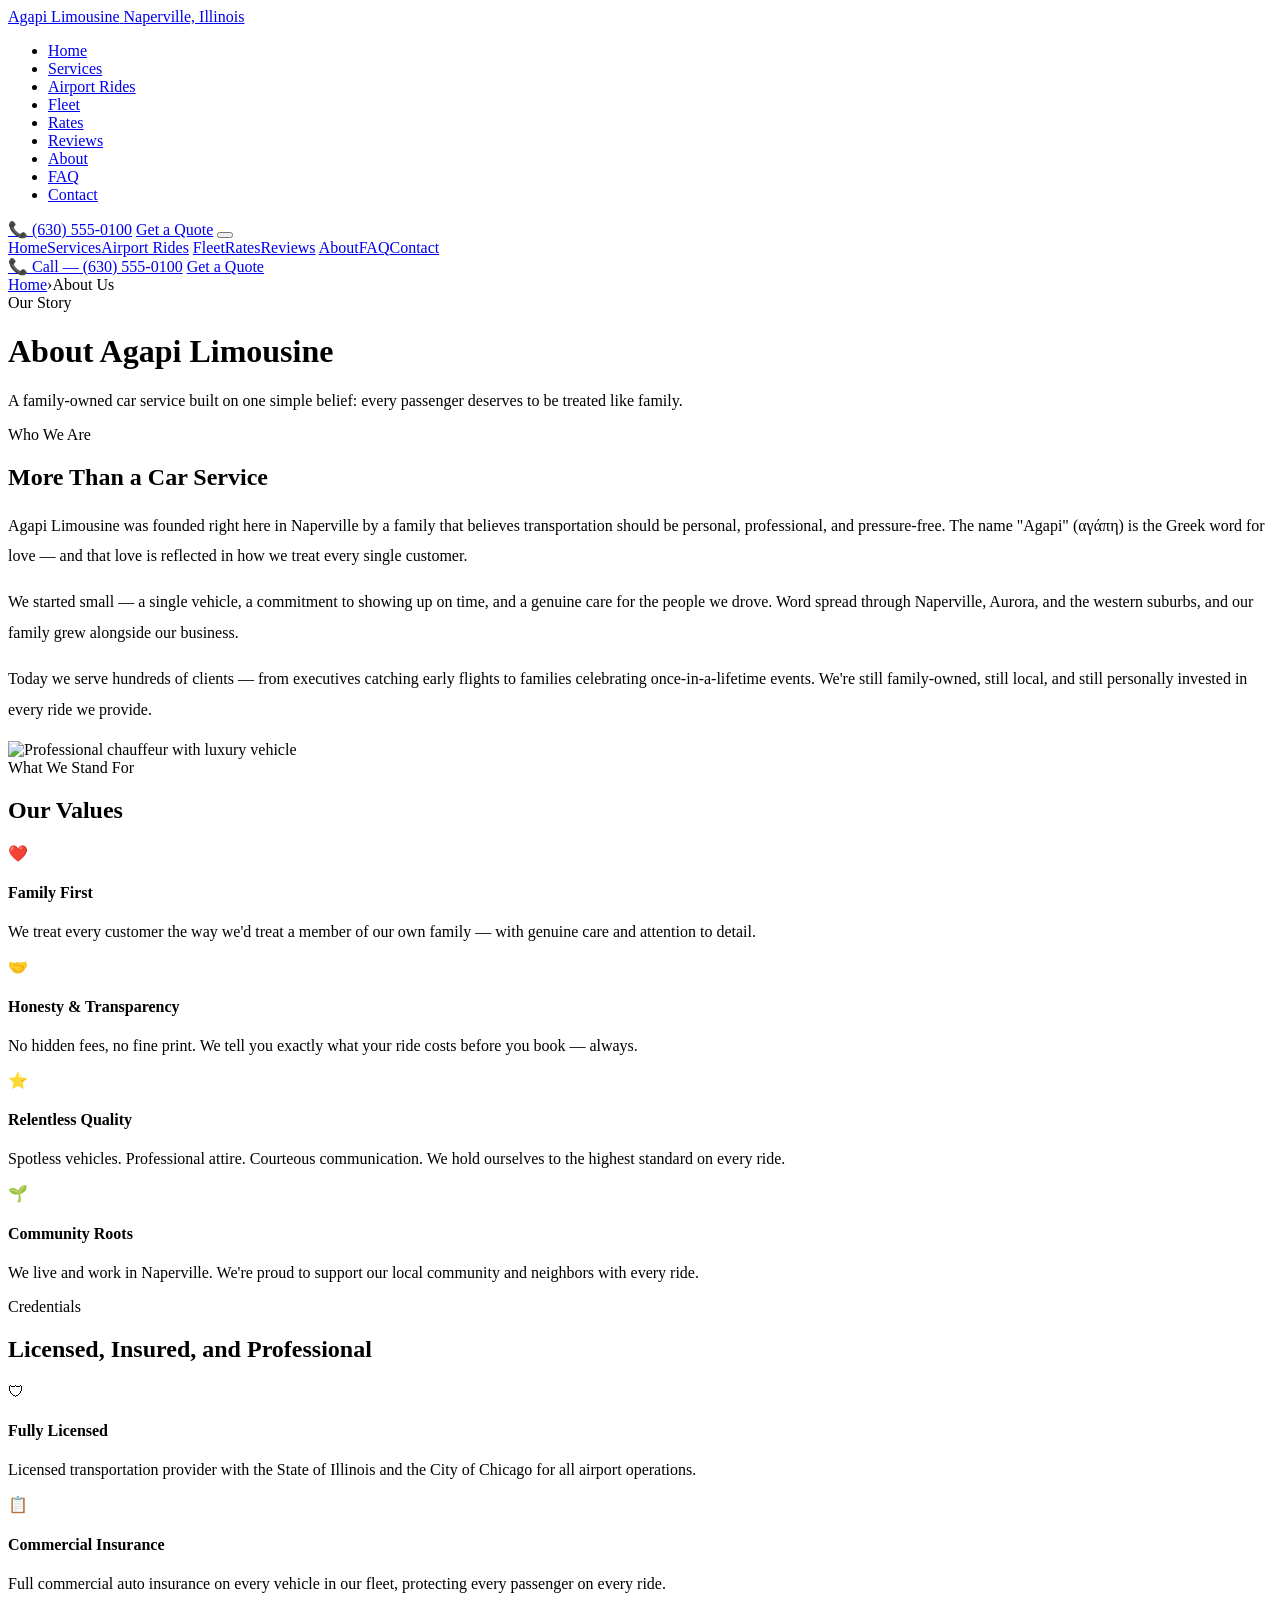
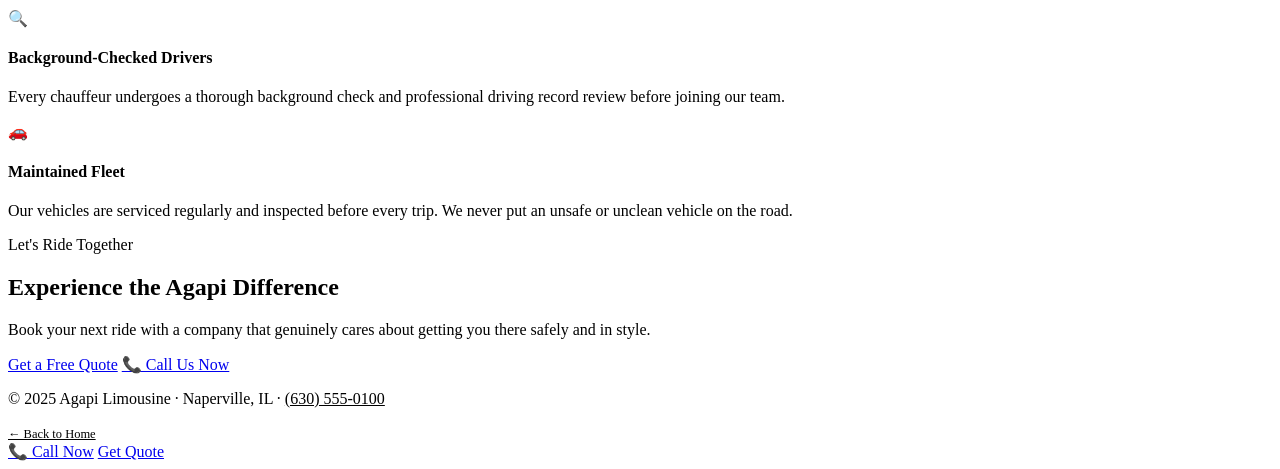
==== about.html @ ccac92eb "Upload Mockup Files" ====
<!DOCTYPE html>
<html lang="en">
<head>
  <meta charset="UTF-8">
  <meta name="viewport" content="width=device-width, initial-scale=1.0">
  <title>About Agapi Limousine | Family-Owned Naperville Car Service</title>
  <meta name="description" content="Learn about Agapi Limousine — a family-owned car service based in Naperville, IL. Professional, personal, and committed to your experience every single ride.">
  <link rel="stylesheet" href="../css/styles.css">
  <link rel="icon" type="image/svg+xml" href="data:image/svg+xml,<svg xmlns='http://www.w3.org/2000/svg' viewBox='0 0 100 100'><text y='.9em' font-size='90'>🚘</text></svg>">
</head>
<body>
<header class="site-header">
  <div class="container">
    <nav class="nav-inner">
      <a href="../index.html" class="nav-logo">
        <span class="nav-logo-name">Agapi Limousine</span>
        <span class="nav-logo-sub">Naperville, Illinois</span>
      </a>
      <ul class="nav-links">
        <li><a href="../index.html">Home</a></li>
        <li><a href="services.html">Services</a></li>
        <li><a href="airport.html">Airport Rides</a></li>
        <li><a href="fleet.html">Fleet</a></li>
        <li><a href="rates.html">Rates</a></li>
        <li><a href="reviews.html">Reviews</a></li>
        <li><a href="about.html" class="active">About</a></li>
        <li><a href="faq.html">FAQ</a></li>
        <li><a href="contact.html">Contact</a></li>
      </ul>
      <div class="nav-actions">
        <a href="tel:+16305550100" class="nav-phone">📞 (630) 555-0100</a>
        <a href="rates.html" class="btn btn-gold btn-sm">Get a Quote</a>
        <button class="hamburger" aria-label="Open menu"><span></span><span></span><span></span></button>
      </div>
    </nav>
  </div>
</header>
<nav class="mobile-nav">
  <a href="../index.html">Home</a><a href="services.html">Services</a><a href="airport.html">Airport Rides</a>
  <a href="fleet.html">Fleet</a><a href="rates.html">Rates</a><a href="reviews.html">Reviews</a>
  <a href="about.html">About</a><a href="faq.html">FAQ</a><a href="contact.html">Contact</a>
  <div class="mobile-cta">
    <a href="tel:+16305550100" class="btn btn-call">📞 Call — (630) 555-0100</a>
    <a href="rates.html" class="btn btn-gold">Get a Quote</a>
  </div>
</nav>

<div class="page-hero">
  <div class="container">
    <div class="breadcrumb"><a href="../index.html">Home</a><span>›</span><span>About Us</span></div>
    <span class="section-eyebrow">Our Story</span>
    <h1>About <span class="gold">Agapi Limousine</span></h1>
    <p>A family-owned car service built on one simple belief: every passenger deserves to be treated like family.</p>
  </div>
</div>

<main>
<section>
  <div class="container">
    <div class="airport-split">
      <div class="reveal">
        <span class="section-eyebrow">Who We Are</span>
        <h2>More Than a <span class="gold">Car Service</span></h2>
        <div class="gold-divider"></div>
        <p style="color:var(--text-muted); margin-bottom:1rem; line-height:1.9;">
          Agapi Limousine was founded right here in Naperville by a family that believes transportation should be personal, professional, and pressure-free. 
          The name "Agapi" (αγάπη) is the Greek word for love — and that love is reflected in how we treat every single customer.
        </p>
        <p style="color:var(--text-muted); margin-bottom:1rem; line-height:1.9;">
          We started small — a single vehicle, a commitment to showing up on time, and a genuine care for the people we drove. 
          Word spread through Naperville, Aurora, and the western suburbs, and our family grew alongside our business.
        </p>
        <p style="color:var(--text-muted); line-height:1.9;">
          Today we serve hundreds of clients — from executives catching early flights to families celebrating once-in-a-lifetime events. 
          We're still family-owned, still local, and still personally invested in every ride we provide.
        </p>
      </div>
      <div class="reveal reveal-delay-2">
        <div class="airport-visual">
          <img src="https://images.unsplash.com/photo-1449965408869-eaa3f722e40d?w=700&q=80" alt="Professional chauffeur with luxury vehicle" loading="lazy">
          <div class="airport-visual-overlay"></div>
        </div>
      </div>
    </div>
  </div>
</section>

<section style="background:var(--navy-mid);">
  <div class="container">
    <div class="section-header center reveal">
      <span class="section-eyebrow">What We Stand For</span>
      <h2>Our <span class="gold">Values</span></h2>
      <div class="gold-divider center"></div>
    </div>
    <div class="trust-grid">
      <div class="trust-item reveal reveal-delay-1">
        <div class="trust-icon">❤️</div>
        <div><h4>Family First</h4><p>We treat every customer the way we'd treat a member of our own family — with genuine care and attention to detail.</p></div>
      </div>
      <div class="trust-item reveal reveal-delay-2">
        <div class="trust-icon">🤝</div>
        <div><h4>Honesty &amp; Transparency</h4><p>No hidden fees, no fine print. We tell you exactly what your ride costs before you book — always.</p></div>
      </div>
      <div class="trust-item reveal reveal-delay-3">
        <div class="trust-icon">⭐</div>
        <div><h4>Relentless Quality</h4><p>Spotless vehicles. Professional attire. Courteous communication. We hold ourselves to the highest standard on every ride.</p></div>
      </div>
      <div class="trust-item reveal reveal-delay-1">
        <div class="trust-icon">🌱</div>
        <div><h4>Community Roots</h4><p>We live and work in Naperville. We're proud to support our local community and neighbors with every ride.</p></div>
      </div>
    </div>
  </div>
</section>

<section>
  <div class="container">
    <div class="section-header center reveal">
      <span class="section-eyebrow">Credentials</span>
      <h2>Licensed, Insured, and <span class="gold">Professional</span></h2>
      <div class="gold-divider center"></div>
    </div>
    <div class="trust-grid">
      <div class="trust-item reveal reveal-delay-1">
        <div class="trust-icon">🛡</div>
        <div><h4>Fully Licensed</h4><p>Licensed transportation provider with the State of Illinois and the City of Chicago for all airport operations.</p></div>
      </div>
      <div class="trust-item reveal reveal-delay-2">
        <div class="trust-icon">📋</div>
        <div><h4>Commercial Insurance</h4><p>Full commercial auto insurance on every vehicle in our fleet, protecting every passenger on every ride.</p></div>
      </div>
      <div class="trust-item reveal reveal-delay-3">
        <div class="trust-icon">🔍</div>
        <div><h4>Background-Checked Drivers</h4><p>Every chauffeur undergoes a thorough background check and professional driving record review before joining our team.</p></div>
      </div>
      <div class="trust-item reveal reveal-delay-1">
        <div class="trust-icon">🚗</div>
        <div><h4>Maintained Fleet</h4><p>Our vehicles are serviced regularly and inspected before every trip. We never put an unsafe or unclean vehicle on the road.</p></div>
      </div>
    </div>
  </div>
</section>

<div class="cta-banner reveal">
  <div class="container">
    <span class="section-eyebrow">Let's Ride Together</span>
    <h2>Experience the <span class="gold">Agapi Difference</span></h2>
    <p>Book your next ride with a company that genuinely cares about getting you there safely and in style.</p>
    <div class="cta-banner-btns">
      <a href="rates.html" class="btn btn-gold btn-lg">Get a Free Quote</a>
      <a href="tel:+16305550100" class="btn btn-call btn-lg">📞 Call Us Now</a>
    </div>
  </div>
</div>
</main>

<footer class="site-footer">
  <div class="container">
    <div class="footer-bottom" style="border-top:none; padding-top:0;">
      <p>© 2025 Agapi Limousine · Naperville, IL · <a href="tel:+16305550100" style="color:var(--gold);">(630) 555-0100</a></p>
      <a href="../index.html" style="color:var(--text-muted); font-size:0.78rem;">← Back to Home</a>
    </div>
  </div>
</footer>
<div class="sticky-phone-bar" style="justify-content:center;">
  <a href="tel:+16305550100" class="btn btn-call" style="flex:1; justify-content:center;">📞 Call Now</a>
  <a href="rates.html" class="btn btn-gold" style="flex:1; justify-content:center;">Get Quote</a>
</div>
<script src="../js/main.js"></script>
</body>
</html>
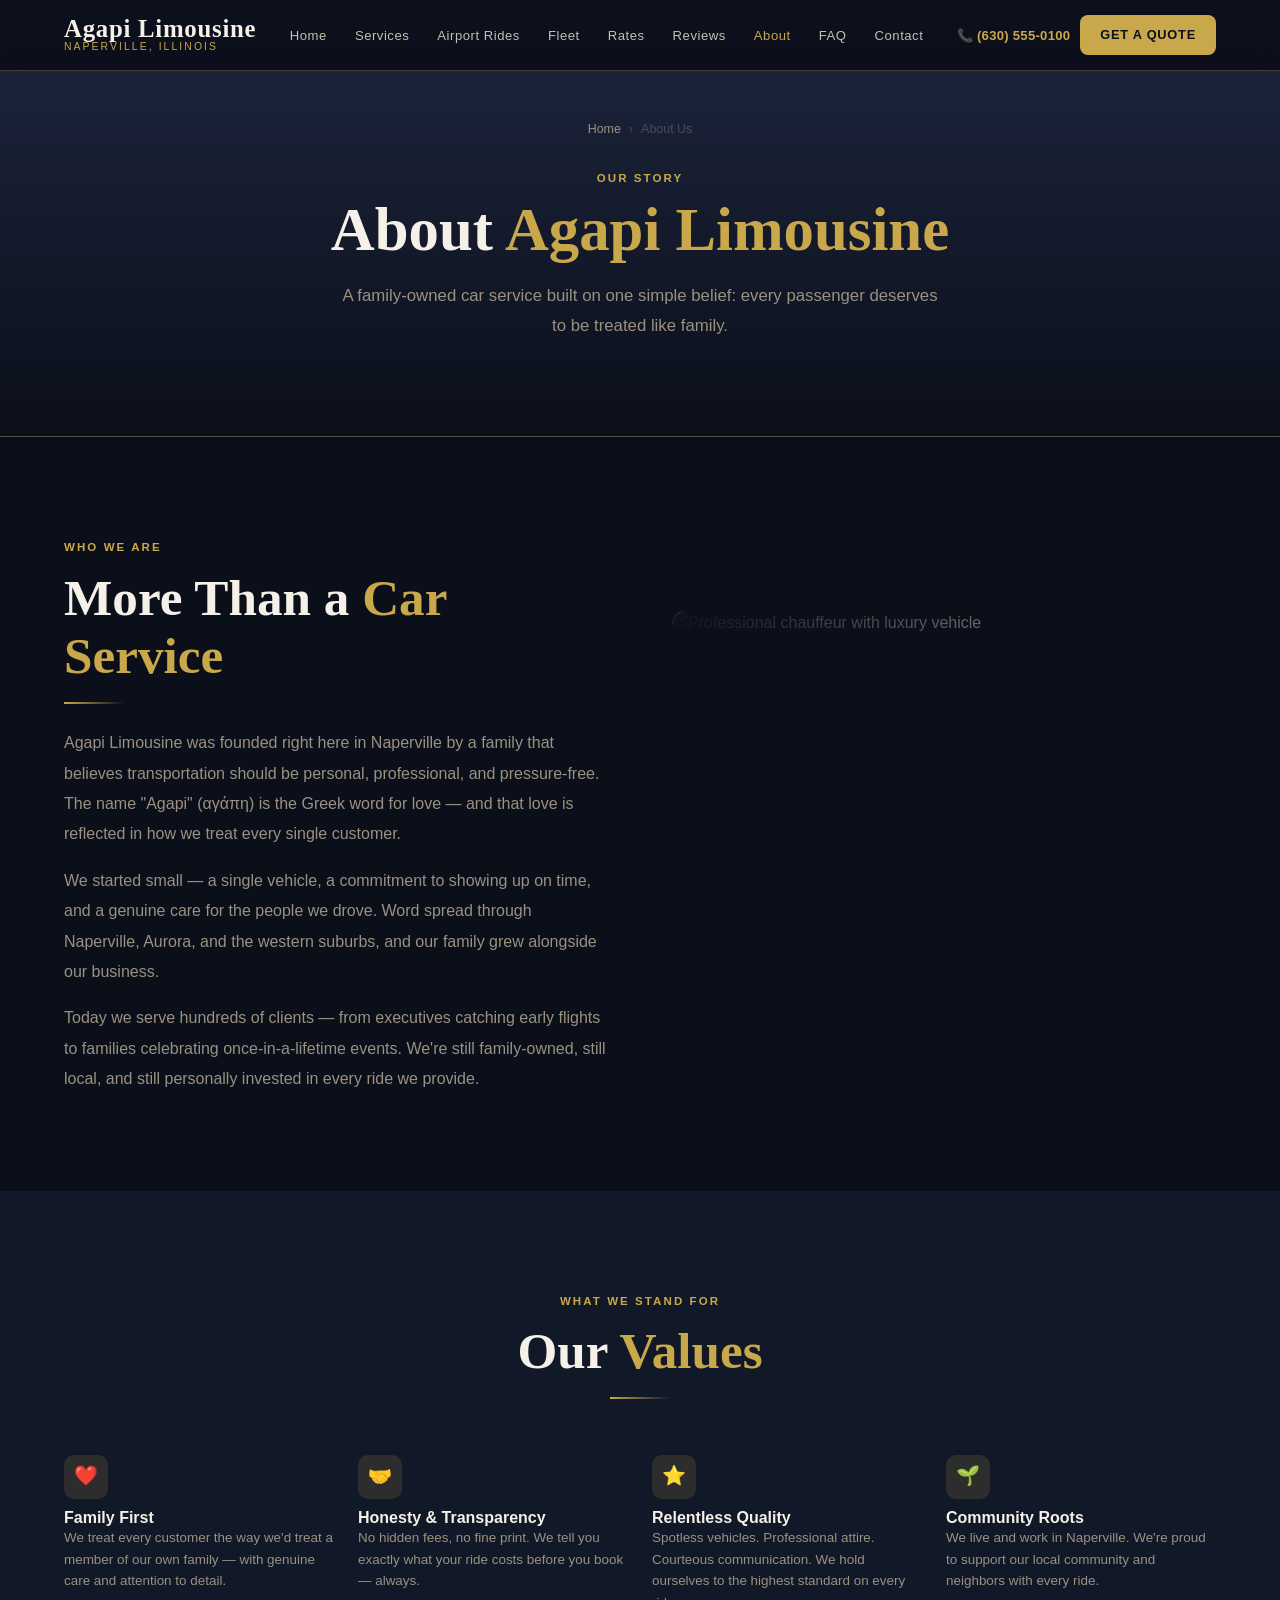
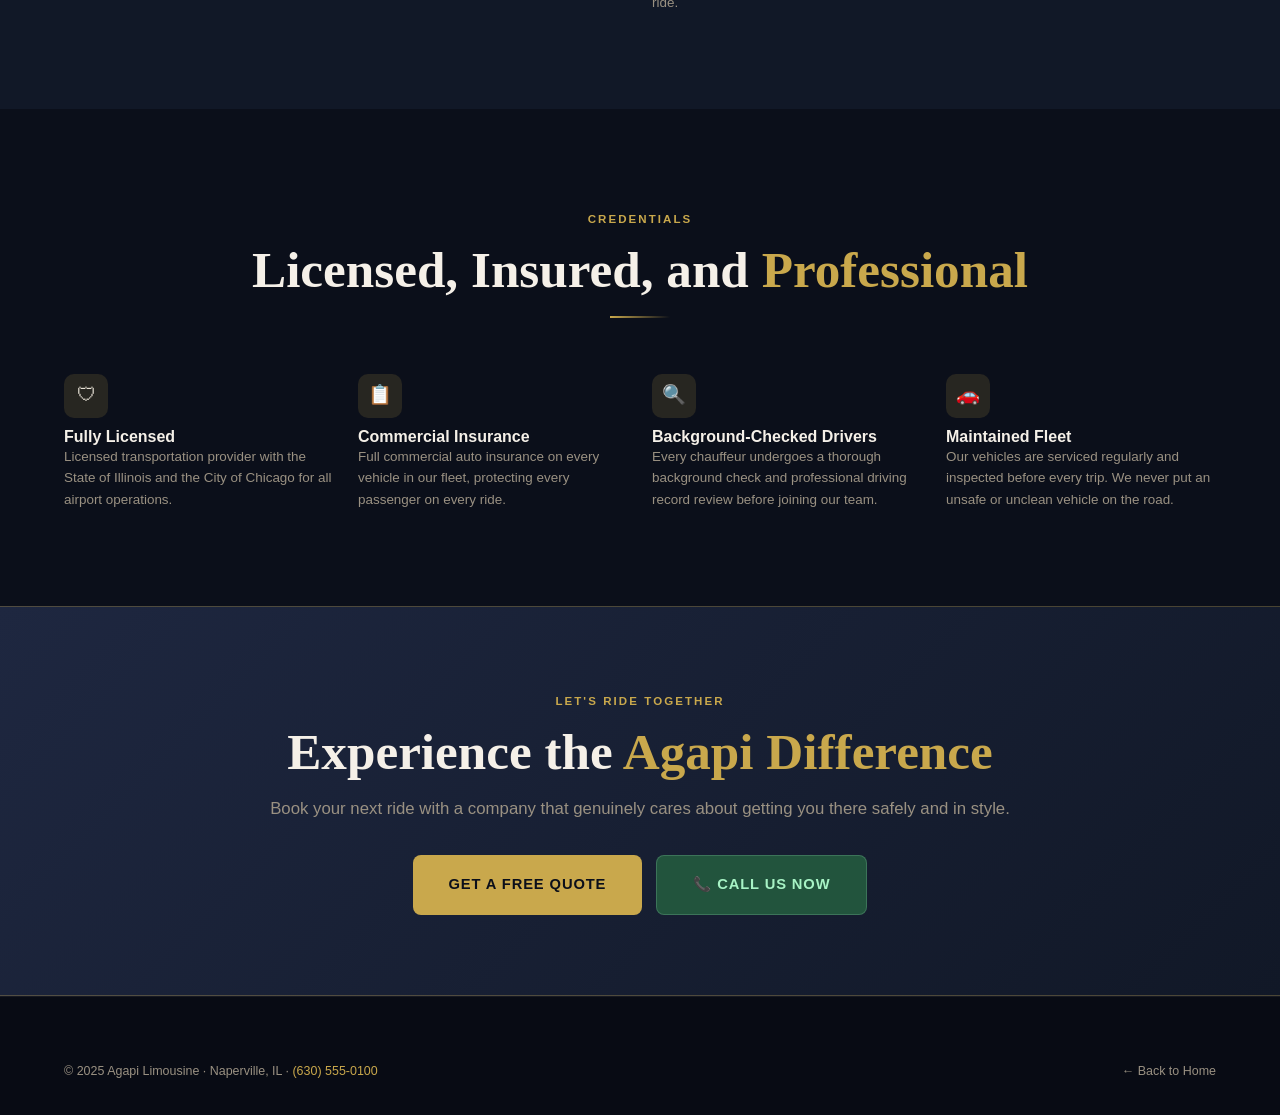
==== commit a1a09b8d: "Update about.html" ====
--- a/about.html
+++ b/about.html
@@ -5,19 +5,19 @@
   <meta name="viewport" content="width=device-width, initial-scale=1.0">
   <title>About Agapi Limousine | Family-Owned Naperville Car Service</title>
   <meta name="description" content="Learn about Agapi Limousine — a family-owned car service based in Naperville, IL. Professional, personal, and committed to your experience every single ride.">
-  <link rel="stylesheet" href="../css/styles.css">
+  <link rel="stylesheet" href="styles.css">
   <link rel="icon" type="image/svg+xml" href="data:image/svg+xml,<svg xmlns='http://www.w3.org/2000/svg' viewBox='0 0 100 100'><text y='.9em' font-size='90'>🚘</text></svg>">
 </head>
 <body>
 <header class="site-header">
   <div class="container">
     <nav class="nav-inner">
-      <a href="../index.html" class="nav-logo">
+      <a href="index.html" class="nav-logo">
         <span class="nav-logo-name">Agapi Limousine</span>
         <span class="nav-logo-sub">Naperville, Illinois</span>
       </a>
       <ul class="nav-links">
-        <li><a href="../index.html">Home</a></li>
+        <li><a href="index.html">Home</a></li>
         <li><a href="services.html">Services</a></li>
         <li><a href="airport.html">Airport Rides</a></li>
         <li><a href="fleet.html">Fleet</a></li>
@@ -36,7 +36,7 @@
   </div>
 </header>
 <nav class="mobile-nav">
-  <a href="../index.html">Home</a><a href="services.html">Services</a><a href="airport.html">Airport Rides</a>
+  <a href="index.html">Home</a><a href="services.html">Services</a><a href="airport.html">Airport Rides</a>
   <a href="fleet.html">Fleet</a><a href="rates.html">Rates</a><a href="reviews.html">Reviews</a>
   <a href="about.html">About</a><a href="faq.html">FAQ</a><a href="contact.html">Contact</a>
   <div class="mobile-cta">
@@ -47,7 +47,7 @@
 
 <div class="page-hero">
   <div class="container">
-    <div class="breadcrumb"><a href="../index.html">Home</a><span>›</span><span>About Us</span></div>
+    <div class="breadcrumb"><a href="index.html">Home</a><span>›</span><span>About Us</span></div>
     <span class="section-eyebrow">Our Story</span>
     <h1>About <span class="gold">Agapi Limousine</span></h1>
     <p>A family-owned car service built on one simple belief: every passenger deserves to be treated like family.</p>
@@ -158,7 +158,7 @@
   <div class="container">
     <div class="footer-bottom" style="border-top:none; padding-top:0;">
       <p>© 2025 Agapi Limousine · Naperville, IL · <a href="tel:+16305550100" style="color:var(--gold);">(630) 555-0100</a></p>
-      <a href="../index.html" style="color:var(--text-muted); font-size:0.78rem;">← Back to Home</a>
+      <a href="index.html" style="color:var(--text-muted); font-size:0.78rem;">← Back to Home</a>
     </div>
   </div>
 </footer>
@@ -166,6 +166,6 @@
   <a href="tel:+16305550100" class="btn btn-call" style="flex:1; justify-content:center;">📞 Call Now</a>
   <a href="rates.html" class="btn btn-gold" style="flex:1; justify-content:center;">Get Quote</a>
 </div>
-<script src="../js/main.js"></script>
+<script src="main.js"></script>
 </body>
 </html>
--- a/styles.css
+++ b/styles.css
@@ -0,0 +1,901 @@
+/* =========================================
+   AGAPI LIMOUSINE — Main Stylesheet
+   Aesthetic: Refined Luxury + Family Warmth
+   Fonts: Cormorant Garamond (display) + DM Sans (body)
+   ========================================= */
+
+@import url('https://fonts.googleapis.com/css2?family=Cormorant+Garamond:ital,wght@0,300;0,400;0,500;0,600;0,700;1,400;1,600&family=DM+Sans:wght@300;400;500;600&display=swap');
+
+/* ─── CSS Variables ─── */
+:root {
+  --gold:        #c9a84c;
+  --gold-light:  #e0c06b;
+  --gold-dim:    rgba(201,168,76,0.15);
+  --gold-border: rgba(201,168,76,0.3);
+  --navy:        #0b0f1a;
+  --navy-mid:    #111827;
+  --navy-card:   #161d2e;
+  --navy-light:  #1e2740;
+  --cream:       #f5f0e8;
+  --cream-dim:   #c8c0ae;
+  --white:       #ffffff;
+  --text:        #e8e2d6;
+  --text-muted:  #9a9182;
+  --red:         #c04444;
+
+  --font-display: 'Cormorant Garamond', Georgia, serif;
+  --font-body:    'DM Sans', sans-serif;
+
+  --radius:  8px;
+  --radius-lg: 16px;
+  --shadow:  0 4px 24px rgba(0,0,0,0.4);
+  --shadow-gold: 0 0 40px rgba(201,168,76,0.12);
+
+  --transition: 0.3s ease;
+  --container: 1200px;
+}
+
+/* ─── Reset ─── */
+*, *::before, *::after { box-sizing: border-box; margin: 0; padding: 0; }
+html { scroll-behavior: smooth; font-size: 16px; }
+body {
+  font-family: var(--font-body);
+  background: var(--navy);
+  color: var(--text);
+  line-height: 1.6;
+  -webkit-font-smoothing: antialiased;
+}
+img { max-width: 100%; height: auto; display: block; }
+a { color: inherit; text-decoration: none; }
+ul { list-style: none; }
+button { cursor: pointer; border: none; background: none; font-family: var(--font-body); }
+
+/* ─── Container ─── */
+.container {
+  max-width: var(--container);
+  margin: 0 auto;
+  padding: 0 24px;
+}
+
+/* ─── Typography ─── */
+h1, h2, h3, h4, h5 {
+  font-family: var(--font-display);
+  font-weight: 600;
+  line-height: 1.15;
+  color: var(--cream);
+}
+h1 { font-size: clamp(2.8rem, 6vw, 5rem); }
+h2 { font-size: clamp(2rem, 4vw, 3.2rem); }
+h3 { font-size: clamp(1.4rem, 2.5vw, 1.9rem); }
+h4 { font-size: 1.2rem; }
+p  { font-size: 1rem; line-height: 1.75; color: var(--text); }
+
+.gold        { color: var(--gold); }
+.section-eyebrow {
+  display: inline-block;
+  font-family: var(--font-body);
+  font-size: 0.72rem;
+  font-weight: 600;
+  letter-spacing: 0.18em;
+  text-transform: uppercase;
+  color: var(--gold);
+  margin-bottom: 0.75rem;
+}
+.section-title { margin-bottom: 1rem; }
+.section-subtitle {
+  font-size: 1.05rem;
+  color: var(--text-muted);
+  max-width: 600px;
+  line-height: 1.8;
+}
+
+/* ─── Divider ─── */
+.gold-divider {
+  width: 60px; height: 2px;
+  background: linear-gradient(90deg, var(--gold), transparent);
+  margin: 1rem 0 1.5rem;
+}
+.gold-divider.center { margin: 1rem auto 1.5rem; }
+
+/* ─── Buttons ─── */
+.btn {
+  display: inline-flex;
+  align-items: center;
+  gap: 8px;
+  padding: 14px 28px;
+  border-radius: var(--radius);
+  font-family: var(--font-body);
+  font-size: 0.88rem;
+  font-weight: 600;
+  letter-spacing: 0.06em;
+  text-transform: uppercase;
+  transition: all var(--transition);
+  white-space: nowrap;
+}
+.btn-gold {
+  background: var(--gold);
+  color: var(--navy);
+}
+.btn-gold:hover { background: var(--gold-light); transform: translateY(-2px); box-shadow: 0 8px 24px rgba(201,168,76,0.35); }
+.btn-outline {
+  border: 1.5px solid var(--gold-border);
+  color: var(--gold);
+  background: transparent;
+}
+.btn-outline:hover { background: var(--gold-dim); border-color: var(--gold); }
+.btn-ghost {
+  color: var(--cream-dim);
+  border: 1.5px solid rgba(255,255,255,0.12);
+}
+.btn-ghost:hover { background: rgba(255,255,255,0.06); color: var(--white); }
+.btn-lg { padding: 17px 36px; font-size: 0.92rem; }
+.btn-sm { padding: 10px 20px; font-size: 0.8rem; }
+.btn-call {
+  background: #22543d;
+  color: #a7f3c5;
+  border: 1px solid rgba(167,243,197,0.2);
+}
+.btn-call:hover { background: #276749; transform: translateY(-2px); }
+
+/* ─── NAV ─── */
+.site-header {
+  position: fixed;
+  top: 0; left: 0; right: 0;
+  z-index: 1000;
+  background: rgba(11,15,26,0.92);
+  backdrop-filter: blur(12px);
+  border-bottom: 1px solid var(--gold-border);
+  transition: background var(--transition);
+}
+.nav-inner {
+  display: flex;
+  align-items: center;
+  justify-content: space-between;
+  height: 70px;
+}
+.nav-logo {
+  display: flex;
+  flex-direction: column;
+  line-height: 1;
+}
+.nav-logo-name {
+  font-family: var(--font-display);
+  font-size: 1.55rem;
+  font-weight: 700;
+  color: var(--cream);
+  letter-spacing: 0.03em;
+}
+.nav-logo-sub {
+  font-size: 0.65rem;
+  letter-spacing: 0.2em;
+  text-transform: uppercase;
+  color: var(--gold);
+}
+.nav-links {
+  display: flex;
+  align-items: center;
+  gap: 4px;
+}
+.nav-links a {
+  padding: 8px 12px;
+  font-size: 0.82rem;
+  font-weight: 500;
+  letter-spacing: 0.04em;
+  color: var(--cream-dim);
+  border-radius: 6px;
+  transition: color var(--transition);
+  position: relative;
+}
+.nav-links a:hover, .nav-links a.active { color: var(--gold); }
+.nav-links .has-dropdown { position: relative; }
+.nav-links .has-dropdown > a::after { content: ' ▾'; font-size: 0.65rem; }
+.dropdown {
+  position: absolute;
+  top: calc(100% + 8px);
+  left: 0;
+  background: var(--navy-card);
+  border: 1px solid var(--gold-border);
+  border-radius: var(--radius);
+  min-width: 220px;
+  padding: 8px;
+  display: none;
+  box-shadow: var(--shadow);
+  z-index: 100;
+}
+.has-dropdown:hover .dropdown { display: block; }
+.dropdown a {
+  display: block;
+  padding: 9px 14px;
+  font-size: 0.82rem;
+  border-radius: 6px;
+  color: var(--text) !important;
+}
+.dropdown a:hover { background: var(--gold-dim); color: var(--gold) !important; }
+.nav-actions { display: flex; align-items: center; gap: 10px; }
+.nav-phone {
+  font-size: 0.82rem;
+  font-weight: 600;
+  color: var(--gold);
+  letter-spacing: 0.02em;
+}
+.nav-phone:hover { color: var(--gold-light); }
+
+/* Hamburger */
+.hamburger { display: none; flex-direction: column; gap: 5px; padding: 4px; }
+.hamburger span { display: block; width: 24px; height: 2px; background: var(--cream); border-radius: 2px; transition: all var(--transition); }
+.hamburger.open span:nth-child(1) { transform: translateY(7px) rotate(45deg); }
+.hamburger.open span:nth-child(2) { opacity: 0; }
+.hamburger.open span:nth-child(3) { transform: translateY(-7px) rotate(-45deg); }
+
+.mobile-nav {
+  display: none;
+  position: fixed;
+  top: 70px; left: 0; right: 0;
+  background: var(--navy-card);
+  border-bottom: 1px solid var(--gold-border);
+  padding: 16px 24px 24px;
+  z-index: 999;
+  flex-direction: column;
+  gap: 4px;
+}
+.mobile-nav.open { display: flex; }
+.mobile-nav a {
+  padding: 12px 0;
+  font-size: 1rem;
+  font-weight: 500;
+  color: var(--text);
+  border-bottom: 1px solid rgba(255,255,255,0.06);
+}
+.mobile-nav a:last-child { border-bottom: none; }
+.mobile-nav .mobile-cta { margin-top: 16px; display: flex; flex-direction: column; gap: 10px; }
+
+/* ─── HERO ─── */
+.hero {
+  min-height: 100vh;
+  display: flex;
+  align-items: center;
+  position: relative;
+  overflow: hidden;
+  padding-top: 70px;
+}
+.hero-bg {
+  position: absolute;
+  inset: 0;
+  background:
+    linear-gradient(135deg, rgba(11,15,26,0.97) 0%, rgba(11,15,26,0.82) 60%, rgba(11,15,26,0.6) 100%),
+    url('https://images.unsplash.com/photo-1539635278303-d4002c07eae3?w=1600&q=80') center/cover no-repeat;
+}
+.hero-bg::after {
+  content: '';
+  position: absolute;
+  bottom: 0; left: 0; right: 0;
+  height: 180px;
+  background: linear-gradient(to top, var(--navy), transparent);
+}
+.hero-noise {
+  position: absolute;
+  inset: 0;
+  opacity: 0.025;
+  background-image: url("data:image/svg+xml,%3Csvg viewBox='0 0 256 256' xmlns='http://www.w3.org/2000/svg'%3E%3Cfilter id='noise'%3E%3CfeTurbulence type='fractalNoise' baseFrequency='0.9' numOctaves='4' stitchTiles='stitch'/%3E%3C/filter%3E%3Crect width='100%25' height='100%25' filter='url(%23noise)'/%3E%3C/svg%3E");
+  pointer-events: none;
+}
+.hero-content {
+  position: relative;
+  z-index: 2;
+  max-width: 780px;
+  padding: 80px 0;
+}
+.hero-badge {
+  display: inline-flex;
+  align-items: center;
+  gap: 8px;
+  background: var(--gold-dim);
+  border: 1px solid var(--gold-border);
+  border-radius: 100px;
+  padding: 6px 16px;
+  font-size: 0.75rem;
+  font-weight: 600;
+  letter-spacing: 0.12em;
+  text-transform: uppercase;
+  color: var(--gold);
+  margin-bottom: 1.5rem;
+}
+.hero-badge::before { content: '★'; font-size: 0.7rem; }
+.hero h1 {
+  font-size: clamp(3rem, 7vw, 5.5rem);
+  line-height: 1.05;
+  margin-bottom: 1.25rem;
+}
+.hero h1 span { color: var(--gold); font-style: italic; }
+.hero-subtitle {
+  font-size: 1.15rem;
+  color: var(--text-muted);
+  max-width: 540px;
+  margin-bottom: 2.5rem;
+  line-height: 1.8;
+}
+.hero-ctas { display: flex; flex-wrap: wrap; gap: 14px; margin-bottom: 3rem; }
+.hero-phone-bar {
+  display: inline-flex;
+  align-items: center;
+  gap: 12px;
+  background: rgba(255,255,255,0.04);
+  border: 1px solid rgba(255,255,255,0.08);
+  border-radius: 100px;
+  padding: 10px 20px;
+  font-size: 0.85rem;
+}
+.hero-phone-bar strong { color: var(--gold); font-size: 1.05rem; }
+.hero-stats {
+  position: absolute;
+  bottom: 60px; right: 0;
+  display: flex;
+  gap: 2px;
+  z-index: 2;
+}
+.stat-card {
+  background: var(--navy-card);
+  border: 1px solid var(--gold-border);
+  border-radius: var(--radius);
+  padding: 20px 24px;
+  text-align: center;
+  min-width: 110px;
+}
+.stat-card .num {
+  font-family: var(--font-display);
+  font-size: 2.2rem;
+  font-weight: 700;
+  color: var(--gold);
+  line-height: 1;
+}
+.stat-card .label {
+  font-size: 0.72rem;
+  letter-spacing: 0.1em;
+  text-transform: uppercase;
+  color: var(--text-muted);
+  margin-top: 4px;
+}
+
+/* ─── SECTIONS ─── */
+section { padding: 96px 0; }
+.section-header { margin-bottom: 3.5rem; }
+.section-header.center { text-align: center; }
+.section-header.center .section-subtitle { margin: 0 auto; }
+
+/* ─── SERVICE CARDS ─── */
+.services-grid {
+  display: grid;
+  grid-template-columns: repeat(auto-fill, minmax(300px, 1fr));
+  gap: 20px;
+}
+.service-card {
+  background: var(--navy-card);
+  border: 1px solid rgba(255,255,255,0.06);
+  border-radius: var(--radius-lg);
+  padding: 32px;
+  transition: all var(--transition);
+  position: relative;
+  overflow: hidden;
+}
+.service-card::before {
+  content: '';
+  position: absolute;
+  inset: 0;
+  background: linear-gradient(135deg, var(--gold-dim) 0%, transparent 60%);
+  opacity: 0;
+  transition: opacity var(--transition);
+  border-radius: inherit;
+}
+.service-card:hover { border-color: var(--gold-border); transform: translateY(-4px); box-shadow: var(--shadow-gold); }
+.service-card:hover::before { opacity: 1; }
+.service-icon {
+  width: 52px; height: 52px;
+  background: var(--gold-dim);
+  border-radius: 12px;
+  display: flex;
+  align-items: center;
+  justify-content: center;
+  font-size: 1.5rem;
+  margin-bottom: 1.25rem;
+  position: relative;
+}
+.service-card h3 { font-size: 1.35rem; margin-bottom: 0.6rem; }
+.service-card p { font-size: 0.9rem; color: var(--text-muted); margin-bottom: 1.25rem; line-height: 1.7; }
+.service-link {
+  font-size: 0.8rem;
+  font-weight: 600;
+  letter-spacing: 0.08em;
+  text-transform: uppercase;
+  color: var(--gold);
+  display: inline-flex;
+  align-items: center;
+  gap: 6px;
+  transition: gap var(--transition);
+}
+.service-link:hover { gap: 10px; }
+
+/* ─── TRUST SECTION ─── */
+.trust-section { background: var(--navy-mid); }
+.trust-grid {
+  display: grid;
+  grid-template-columns: repeat(auto-fill, minmax(220px, 1fr));
+  gap: 24px;
+}
+.trust-item {
+  display: flex;
+  flex-direction: column;
+  align-items: flex-start;
+  gap: 10px;
+}
+.trust-icon {
+  width: 44px; height: 44px;
+  background: var(--gold-dim);
+  border-radius: 10px;
+  display: flex; align-items: center; justify-content: center;
+  font-size: 1.2rem;
+  flex-shrink: 0;
+}
+.trust-item h4 { font-size: 1rem; color: var(--cream); font-family: var(--font-body); font-weight: 600; }
+.trust-item p  { font-size: 0.84rem; color: var(--text-muted); line-height: 1.6; }
+
+/* ─── AIRPORT HIGHLIGHT ─── */
+.airport-split {
+  display: grid;
+  grid-template-columns: 1fr 1fr;
+  gap: 64px;
+  align-items: center;
+}
+.airport-visual {
+  position: relative;
+  border-radius: var(--radius-lg);
+  overflow: hidden;
+  aspect-ratio: 4/3;
+}
+.airport-visual img {
+  width: 100%; height: 100%;
+  object-fit: cover;
+  filter: brightness(0.75);
+}
+.airport-visual-overlay {
+  position: absolute;
+  inset: 0;
+  background: linear-gradient(135deg, var(--navy) 0%, transparent 60%);
+}
+.airports-list { margin: 1.5rem 0; }
+.airports-list li {
+  display: flex;
+  align-items: center;
+  gap: 10px;
+  padding: 10px 0;
+  border-bottom: 1px solid rgba(255,255,255,0.06);
+  font-size: 0.9rem;
+  color: var(--text);
+}
+.airports-list li:last-child { border-bottom: none; }
+.airports-list li::before { content: '✈'; color: var(--gold); font-size: 0.85rem; }
+.route-chips { display: flex; flex-wrap: wrap; gap: 8px; margin-top: 1.5rem; }
+.route-chip {
+  background: var(--gold-dim);
+  border: 1px solid var(--gold-border);
+  border-radius: 100px;
+  padding: 5px 14px;
+  font-size: 0.75rem;
+  color: var(--gold);
+  font-weight: 500;
+}
+
+/* ─── REVIEWS ─── */
+.reviews-grid {
+  display: grid;
+  grid-template-columns: repeat(auto-fill, minmax(300px, 1fr));
+  gap: 20px;
+}
+.review-card {
+  background: var(--navy-card);
+  border: 1px solid rgba(255,255,255,0.06);
+  border-radius: var(--radius-lg);
+  padding: 28px;
+  position: relative;
+}
+.review-card::before {
+  content: '"';
+  position: absolute;
+  top: 16px; right: 24px;
+  font-family: var(--font-display);
+  font-size: 4rem;
+  color: var(--gold-dim);
+  line-height: 1;
+}
+.stars { color: #f5a623; font-size: 0.85rem; letter-spacing: 2px; margin-bottom: 0.75rem; }
+.review-text { font-size: 0.92rem; color: var(--text); line-height: 1.75; margin-bottom: 1rem; font-style: italic; }
+.reviewer-name { font-size: 0.82rem; font-weight: 600; color: var(--cream); }
+.reviewer-meta { font-size: 0.75rem; color: var(--text-muted); }
+.reviews-header-bar {
+  display: flex;
+  justify-content: space-between;
+  align-items: flex-end;
+  margin-bottom: 3rem;
+  flex-wrap: wrap;
+  gap: 1rem;
+}
+.rating-badge {
+  display: flex;
+  align-items: center;
+  gap: 12px;
+  background: var(--navy-card);
+  border: 1px solid var(--gold-border);
+  border-radius: var(--radius);
+  padding: 14px 20px;
+}
+.rating-score { font-family: var(--font-display); font-size: 2.8rem; font-weight: 700; color: var(--gold); line-height: 1; }
+.rating-stars { color: #f5a623; font-size: 0.85rem; letter-spacing: 2px; }
+.rating-count { font-size: 0.78rem; color: var(--text-muted); }
+
+/* ─── FLEET ─── */
+.fleet-grid {
+  display: grid;
+  grid-template-columns: repeat(auto-fill, minmax(320px, 1fr));
+  gap: 24px;
+}
+.fleet-card {
+  background: var(--navy-card);
+  border: 1px solid rgba(255,255,255,0.06);
+  border-radius: var(--radius-lg);
+  overflow: hidden;
+  transition: all var(--transition);
+}
+.fleet-card:hover { border-color: var(--gold-border); transform: translateY(-4px); }
+.fleet-image {
+  aspect-ratio: 16/9;
+  background: var(--navy-light);
+  position: relative;
+  overflow: hidden;
+}
+.fleet-image img { width: 100%; height: 100%; object-fit: cover; filter: brightness(0.85); }
+.fleet-body { padding: 24px; }
+.fleet-card h3 { font-size: 1.35rem; margin-bottom: 4px; }
+.fleet-capacity {
+  display: flex;
+  gap: 16px;
+  margin: 12px 0;
+}
+.fleet-cap-item {
+  display: flex;
+  align-items: center;
+  gap: 6px;
+  font-size: 0.8rem;
+  color: var(--text-muted);
+}
+.fleet-cap-item span { color: var(--gold); font-weight: 600; font-size: 0.9rem; }
+.fleet-uses { display: flex; flex-wrap: wrap; gap: 6px; margin: 12px 0 16px; }
+.fleet-use-tag {
+  background: rgba(255,255,255,0.04);
+  border: 1px solid rgba(255,255,255,0.08);
+  border-radius: 100px;
+  padding: 3px 10px;
+  font-size: 0.72rem;
+  color: var(--text-muted);
+}
+
+/* ─── QUOTE FORM ─── */
+.quote-section { background: var(--navy-mid); }
+.quote-inner {
+  display: grid;
+  grid-template-columns: 1fr 1.6fr;
+  gap: 64px;
+  align-items: start;
+}
+.quote-info h2 { margin-bottom: 1rem; }
+.quote-bullets { margin: 1.5rem 0; }
+.quote-bullets li {
+  display: flex;
+  align-items: flex-start;
+  gap: 10px;
+  padding: 8px 0;
+  font-size: 0.9rem;
+  color: var(--text-muted);
+}
+.quote-bullets li::before { content: '✓'; color: var(--gold); font-weight: 700; flex-shrink: 0; margin-top: 2px; }
+.form-card {
+  background: var(--navy-card);
+  border: 1px solid var(--gold-border);
+  border-radius: var(--radius-lg);
+  padding: 36px;
+}
+.form-grid { display: grid; grid-template-columns: 1fr 1fr; gap: 16px; }
+.form-group { display: flex; flex-direction: column; gap: 6px; }
+.form-group.full { grid-column: 1 / -1; }
+.form-group label { font-size: 0.78rem; font-weight: 600; letter-spacing: 0.08em; text-transform: uppercase; color: var(--cream-dim); }
+.form-group input,
+.form-group select,
+.form-group textarea {
+  background: rgba(255,255,255,0.04);
+  border: 1px solid rgba(255,255,255,0.1);
+  border-radius: var(--radius);
+  padding: 12px 14px;
+  font-family: var(--font-body);
+  font-size: 0.9rem;
+  color: var(--text);
+  transition: border-color var(--transition);
+  width: 100%;
+}
+.form-group input:focus,
+.form-group select:focus,
+.form-group textarea:focus {
+  outline: none;
+  border-color: var(--gold);
+  background: rgba(201,168,76,0.04);
+}
+.form-group select { appearance: none; background-image: url("data:image/svg+xml,%3Csvg xmlns='http://www.w3.org/2000/svg' width='12' height='8' viewBox='0 0 12 8'%3E%3Cpath fill='%23c9a84c' d='M6 8L0 0h12z'/%3E%3C/svg%3E"); background-repeat: no-repeat; background-position: right 14px center; padding-right: 36px; }
+.form-group select option { background: var(--navy-card); color: var(--text); }
+.form-group textarea { resize: vertical; min-height: 100px; }
+.form-required { color: var(--gold); }
+.form-note { font-size: 0.8rem; color: var(--text-muted); text-align: center; margin-top: 12px; }
+.form-success {
+  display: none;
+  background: rgba(34,84,61,0.3);
+  border: 1px solid rgba(167,243,197,0.2);
+  border-radius: var(--radius);
+  padding: 16px;
+  text-align: center;
+  font-size: 0.9rem;
+  color: #a7f3c5;
+}
+
+/* ─── FAQ ─── */
+.faq-list { max-width: 780px; margin: 0 auto; }
+.faq-item {
+  border-bottom: 1px solid rgba(255,255,255,0.07);
+}
+.faq-question {
+  width: 100%;
+  display: flex;
+  justify-content: space-between;
+  align-items: center;
+  padding: 20px 0;
+  font-family: var(--font-body);
+  font-size: 1rem;
+  font-weight: 500;
+  color: var(--cream);
+  text-align: left;
+  cursor: pointer;
+  gap: 16px;
+  transition: color var(--transition);
+}
+.faq-question:hover { color: var(--gold); }
+.faq-icon {
+  width: 24px; height: 24px;
+  border: 1.5px solid var(--gold-border);
+  border-radius: 50%;
+  display: flex; align-items: center; justify-content: center;
+  flex-shrink: 0;
+  color: var(--gold);
+  font-size: 0.8rem;
+  transition: transform var(--transition), background var(--transition);
+}
+.faq-item.open .faq-icon { transform: rotate(45deg); background: var(--gold-dim); }
+.faq-answer {
+  max-height: 0;
+  overflow: hidden;
+  transition: max-height 0.4s ease;
+}
+.faq-answer-inner {
+  padding-bottom: 20px;
+  font-size: 0.92rem;
+  color: var(--text-muted);
+  line-height: 1.8;
+}
+
+/* ─── SERVICE AREA ─── */
+.area-section { background: var(--navy-mid); }
+.area-grid {
+  display: grid;
+  grid-template-columns: repeat(auto-fill, minmax(150px, 1fr));
+  gap: 10px;
+  margin-top: 2rem;
+}
+.area-chip {
+  background: var(--navy-card);
+  border: 1px solid rgba(255,255,255,0.06);
+  border-radius: var(--radius);
+  padding: 10px 14px;
+  font-size: 0.82rem;
+  color: var(--text);
+  display: flex;
+  align-items: center;
+  gap: 8px;
+  transition: border-color var(--transition), color var(--transition);
+}
+.area-chip:hover { border-color: var(--gold-border); color: var(--gold); }
+.area-chip::before { content: '📍'; font-size: 0.8rem; }
+
+/* ─── CTA BANNER ─── */
+.cta-banner {
+  background: linear-gradient(135deg, var(--navy-light) 0%, var(--navy-mid) 100%);
+  border-top: 1px solid var(--gold-border);
+  border-bottom: 1px solid var(--gold-border);
+  text-align: center;
+  padding: 80px 0;
+}
+.cta-banner h2 { margin-bottom: 0.75rem; }
+.cta-banner p { color: var(--text-muted); margin-bottom: 2rem; font-size: 1.05rem; }
+.cta-banner-btns { display: flex; flex-wrap: wrap; justify-content: center; gap: 14px; }
+
+/* ─── FOOTER ─── */
+.site-footer {
+  background: #080b14;
+  border-top: 1px solid rgba(255,255,255,0.06);
+  padding: 64px 0 32px;
+}
+.footer-grid {
+  display: grid;
+  grid-template-columns: 1.8fr 1fr 1fr 1fr;
+  gap: 48px;
+  margin-bottom: 48px;
+}
+.footer-brand p { font-size: 0.88rem; color: var(--text-muted); line-height: 1.75; margin: 1rem 0 1.5rem; }
+.footer-contact-item {
+  display: flex;
+  align-items: center;
+  gap: 10px;
+  font-size: 0.85rem;
+  color: var(--text-muted);
+  margin-bottom: 8px;
+}
+.footer-contact-item a:hover { color: var(--gold); }
+.footer-col h5 {
+  font-family: var(--font-body);
+  font-size: 0.72rem;
+  font-weight: 700;
+  letter-spacing: 0.15em;
+  text-transform: uppercase;
+  color: var(--gold);
+  margin-bottom: 1.25rem;
+}
+.footer-col ul li { margin-bottom: 8px; }
+.footer-col ul li a { font-size: 0.85rem; color: var(--text-muted); transition: color var(--transition); }
+.footer-col ul li a:hover { color: var(--cream); }
+.footer-bottom {
+  border-top: 1px solid rgba(255,255,255,0.06);
+  padding-top: 24px;
+  display: flex;
+  justify-content: space-between;
+  align-items: center;
+  flex-wrap: wrap;
+  gap: 12px;
+}
+.footer-bottom p { font-size: 0.78rem; color: var(--text-muted); }
+.footer-badges { display: flex; gap: 8px; flex-wrap: wrap; }
+.badge {
+  background: var(--navy-card);
+  border: 1px solid rgba(255,255,255,0.08);
+  border-radius: 100px;
+  padding: 4px 12px;
+  font-size: 0.7rem;
+  color: var(--text-muted);
+}
+
+/* ─── PAGE HERO (inner pages) ─── */
+.page-hero {
+  background: linear-gradient(180deg, var(--navy-light) 0%, var(--navy) 100%);
+  border-bottom: 1px solid var(--gold-border);
+  padding: 120px 0 64px;
+  text-align: center;
+}
+.page-hero .section-eyebrow { margin-bottom: 0.5rem; }
+.page-hero h1 { font-size: clamp(2.2rem, 5vw, 3.8rem); margin-bottom: 1rem; }
+.page-hero p { font-size: 1.05rem; color: var(--text-muted); max-width: 600px; margin: 0 auto 2rem; }
+.breadcrumb {
+  display: flex;
+  align-items: center;
+  justify-content: center;
+  gap: 8px;
+  font-size: 0.78rem;
+  color: var(--text-muted);
+  margin-bottom: 1.5rem;
+}
+.breadcrumb a:hover { color: var(--gold); }
+.breadcrumb span { color: rgba(255,255,255,0.2); }
+
+/* ─── STEPS ─── */
+.steps-grid {
+  display: grid;
+  grid-template-columns: repeat(auto-fill, minmax(220px, 1fr));
+  gap: 24px;
+}
+.step-card {
+  position: relative;
+  padding: 28px;
+  background: var(--navy-card);
+  border: 1px solid rgba(255,255,255,0.06);
+  border-radius: var(--radius-lg);
+}
+.step-num {
+  font-family: var(--font-display);
+  font-size: 3.5rem;
+  font-weight: 700;
+  color: var(--gold-dim);
+  line-height: 1;
+  margin-bottom: 0.5rem;
+}
+.step-card h4 { font-family: var(--font-body); font-weight: 600; margin-bottom: 0.5rem; color: var(--cream); }
+.step-card p { font-size: 0.85rem; color: var(--text-muted); }
+
+/* ─── RATES TABLE ─── */
+.rates-table { width: 100%; border-collapse: collapse; }
+.rates-table th {
+  font-family: var(--font-body);
+  font-size: 0.72rem;
+  font-weight: 700;
+  letter-spacing: 0.12em;
+  text-transform: uppercase;
+  color: var(--gold);
+  padding: 12px 16px;
+  text-align: left;
+  border-bottom: 1px solid var(--gold-border);
+}
+.rates-table td {
+  padding: 14px 16px;
+  font-size: 0.9rem;
+  color: var(--text);
+  border-bottom: 1px solid rgba(255,255,255,0.05);
+}
+.rates-table tr:last-child td { border-bottom: none; }
+.rates-table tr:hover td { background: rgba(255,255,255,0.02); }
+.price-cell { color: var(--gold); font-weight: 600; font-family: var(--font-display); font-size: 1.1rem; }
+
+/* ─── SCROLL ANIMATIONS ─── */
+.reveal {
+  opacity: 0;
+  transform: translateY(28px);
+  transition: opacity 0.7s ease, transform 0.7s ease;
+}
+.reveal.visible { opacity: 1; transform: none; }
+.reveal-delay-1 { transition-delay: 0.1s; }
+.reveal-delay-2 { transition-delay: 0.2s; }
+.reveal-delay-3 { transition-delay: 0.3s; }
+.reveal-delay-4 { transition-delay: 0.4s; }
+
+/* ─── STICKY PHONE BAR (mobile) ─── */
+.sticky-phone-bar {
+  display: none;
+  position: fixed;
+  bottom: 0; left: 0; right: 0;
+  z-index: 900;
+  background: var(--navy-card);
+  border-top: 1px solid var(--gold-border);
+  padding: 12px 16px;
+  gap: 10px;
+}
+
+/* ─── RESPONSIVE ─── */
+@media (max-width: 1024px) {
+  .footer-grid { grid-template-columns: 1fr 1fr; }
+  .airport-split { grid-template-columns: 1fr; gap: 40px; }
+  .quote-inner { grid-template-columns: 1fr; }
+}
+
+@media (max-width: 768px) {
+  .nav-links, .nav-phone { display: none; }
+  .hamburger { display: flex; }
+  .hero-stats { display: none; }
+  .form-grid { grid-template-columns: 1fr; }
+  .footer-grid { grid-template-columns: 1fr; gap: 32px; }
+  .hero-ctas { flex-direction: column; }
+  .hero-ctas .btn { justify-content: center; }
+  .services-grid { grid-template-columns: 1fr; }
+  section { padding: 64px 0; }
+  .sticky-phone-bar { display: flex; }
+  body { padding-bottom: 68px; }
+  .hero { min-height: 92vh; }
+  .trust-grid { grid-template-columns: 1fr 1fr; }
+  .steps-grid { grid-template-columns: 1fr 1fr; }
+  .reviews-grid { grid-template-columns: 1fr; }
+  .fleet-grid { grid-template-columns: 1fr; }
+}
+
+@media (max-width: 480px) {
+  .trust-grid { grid-template-columns: 1fr; }
+  .steps-grid { grid-template-columns: 1fr; }
+  .area-grid { grid-template-columns: 1fr 1fr; }
+}
